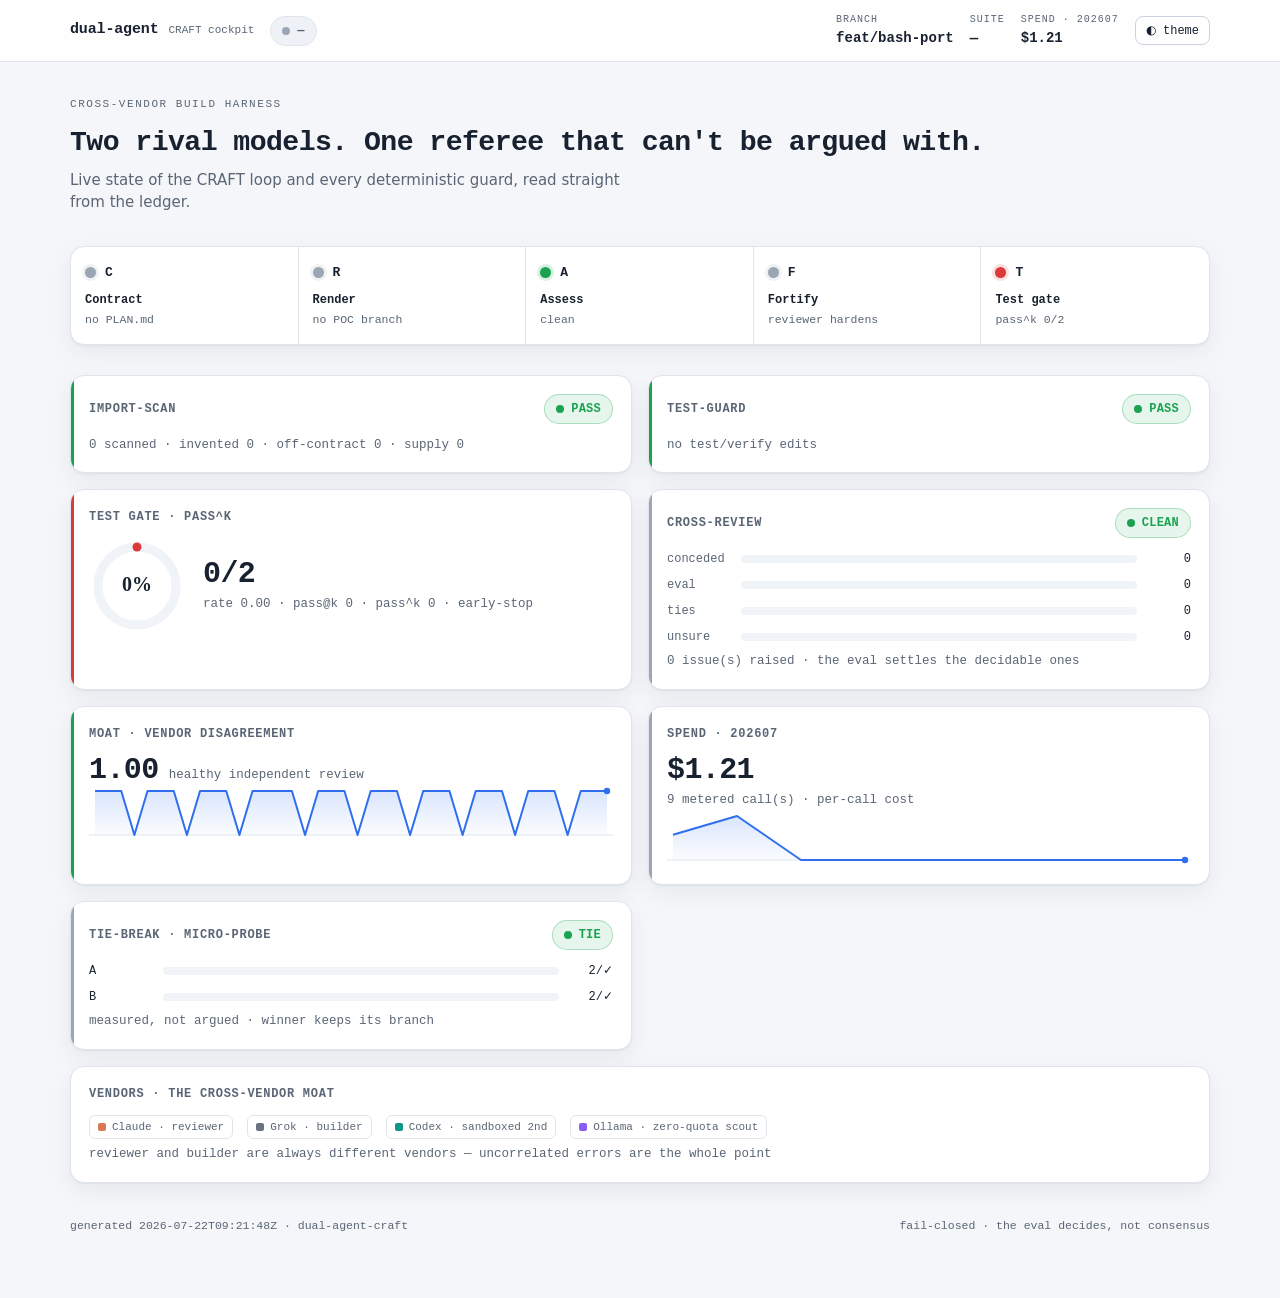
==== dashboard.html @ c00b6847 "chore: complete repo packaging — dashboard, ledger/.gitkeep, gitignore Ship the self-contained dual-" ====
<!doctype html>
<html lang="en">
<head>
<meta charset="utf-8">
<meta name="viewport" content="width=device-width, initial-scale=1">
<title>Dual-Agent CRAFT — Cockpit</title>
<style>
:root{
  --mono: ui-monospace,"JetBrains Mono","SF Mono","Cascadia Code",Menlo,Consolas,monospace;
  --sans: system-ui,-apple-system,"Segoe UI",Roboto,Helvetica,Arial,sans-serif;
  --ground:#f4f6f9; --surface:#ffffff; --surface-2:#f0f3f7;
  --ink:#18212f; --muted:#5a6675; --line:#e0e5ec; --line-strong:#c9d2dd;
  --accent:#2f6fed; --accent-ink:#ffffff;
  --ok:#1aa251; --warn:#c9820a; --crit:#dc3a3a; --idle:#9aa6b4;
  --ok-bg:#e7f6ec; --warn-bg:#fbf1dc; --crit-bg:#fbe6e6; --idle-bg:#eef1f5;
  --claude:#d97757; --grok:#6b7280; --codex:#0d9488; --ollama:#8b5cf6;
  --shadow:0 1px 2px rgba(20,30,48,.06),0 8px 24px rgba(20,30,48,.06);
  --r:14px;
}
@media (prefers-color-scheme:dark){
  :root{
    --ground:#0c1117; --surface:#141b24; --surface-2:#0f161e;
    --ink:#e7edf5; --muted:#8b98a9; --line:#232d3a; --line-strong:#31404f;
    --accent:#5b9bff; --accent-ink:#0b1017;
    --ok:#3ad07f; --warn:#f0b429; --crit:#ff6b6b; --idle:#5c6b7c;
    --ok-bg:#10241a; --warn-bg:#2a2110; --crit-bg:#2a1414; --idle-bg:#171f28;
    --claude:#e08a6b; --grok:#9aa3ad; --codex:#22b8a6; --ollama:#a78bfa;
    --shadow:0 1px 2px rgba(0,0,0,.4),0 10px 30px rgba(0,0,0,.35);
  }
}
:root[data-theme="light"]{
  --ground:#f4f6f9; --surface:#ffffff; --surface-2:#f0f3f7;
  --ink:#18212f; --muted:#5a6675; --line:#e0e5ec; --line-strong:#c9d2dd;
  --accent:#2f6fed; --accent-ink:#ffffff;
  --ok:#1aa251; --warn:#c9820a; --crit:#dc3a3a; --idle:#9aa6b4;
  --ok-bg:#e7f6ec; --warn-bg:#fbf1dc; --crit-bg:#fbe6e6; --idle-bg:#eef1f5;
  --claude:#d97757; --grok:#6b7280; --codex:#0d9488; --ollama:#8b5cf6;
  --shadow:0 1px 2px rgba(20,30,48,.06),0 8px 24px rgba(20,30,48,.06);
}
:root[data-theme="dark"]{
  --ground:#0c1117; --surface:#141b24; --surface-2:#0f161e;
  --ink:#e7edf5; --muted:#8b98a9; --line:#232d3a; --line-strong:#31404f;
  --accent:#5b9bff; --accent-ink:#0b1017;
  --ok:#3ad07f; --warn:#f0b429; --crit:#ff6b6b; --idle:#5c6b7c;
  --ok-bg:#10241a; --warn-bg:#2a2110; --crit-bg:#2a1414; --idle-bg:#171f28;
  --claude:#e08a6b; --grok:#9aa3ad; --codex:#22b8a6; --ollama:#a78bfa;
  --shadow:0 1px 2px rgba(0,0,0,.4),0 10px 30px rgba(0,0,0,.35);
}
*{box-sizing:border-box}
html,body{margin:0}
body{
  background:var(--ground); color:var(--ink); font-family:var(--sans);
  font-size:15px; line-height:1.5; -webkit-font-smoothing:antialiased;
}
.wrap{max-width:1180px; margin:0 auto; padding:0 20px 64px}
.mono{font-family:var(--mono); font-variant-numeric:tabular-nums}
.eyebrow{font-family:var(--mono); font-size:11px; letter-spacing:.14em; text-transform:uppercase; color:var(--muted)}

/* --- top status bar --- */
header.bar{
  position:sticky; top:0; z-index:20; background:color-mix(in srgb,var(--surface) 88%,transparent);
  backdrop-filter:blur(10px); border-bottom:1px solid var(--line);
}
.bar-in{max-width:1180px; margin:0 auto; padding:12px 20px; display:flex; align-items:center; gap:16px; flex-wrap:wrap}
.brand{display:flex; align-items:baseline; gap:10px}
.brand b{font-family:var(--mono); font-size:15px; letter-spacing:-.01em}
.brand .v{font-family:var(--mono); font-size:11px; color:var(--muted)}
.bar-spacer{flex:1 1 auto; min-width:8px}
.stat{display:flex; flex-direction:column; gap:1px}
.stat .l{font-family:var(--mono); font-size:10px; letter-spacing:.1em; text-transform:uppercase; color:var(--muted)}
.stat .v{font-family:var(--mono); font-size:14px; font-weight:600}
.toggle{font-family:var(--mono); font-size:12px; border:1px solid var(--line-strong); background:var(--surface);
  color:var(--ink); border-radius:8px; padding:6px 10px; cursor:pointer}
.toggle:hover{border-color:var(--accent)}
.toggle:focus-visible{outline:2px solid var(--accent); outline-offset:2px}

/* --- verdict pill --- */
.pill{display:inline-flex; align-items:center; gap:7px; font-family:var(--mono); font-size:12px; font-weight:600;
  padding:5px 11px; border-radius:999px; letter-spacing:.02em; border:1px solid transparent}
.pill .dot{width:8px; height:8px; border-radius:50%}
.pill.ok{color:var(--ok); background:var(--ok-bg); border-color:color-mix(in srgb,var(--ok) 30%,transparent)}
.pill.warn{color:var(--warn); background:var(--warn-bg); border-color:color-mix(in srgb,var(--warn) 30%,transparent)}
.pill.crit{color:var(--crit); background:var(--crit-bg); border-color:color-mix(in srgb,var(--crit) 34%,transparent)}
.pill.idle{color:var(--muted); background:var(--idle-bg); border-color:var(--line)}
.pill.ok .dot{background:var(--ok)} .pill.warn .dot{background:var(--warn)}
.pill.crit .dot{background:var(--crit)} .pill.idle .dot{background:var(--idle)}
.pill.crit .dot{animation:pulse 1.6s ease-in-out infinite}
@keyframes pulse{0%,100%{opacity:1}50%{opacity:.35}}
@media(prefers-reduced-motion:reduce){.pill.crit .dot{animation:none}}

/* --- hero line --- */
.hero{padding:34px 0 10px}
.hero h1{font-family:var(--mono); font-size:clamp(22px,2.2vw,30px); letter-spacing:-.02em; margin:.35em 0 .15em; text-wrap:balance}
.hero p{color:var(--muted); max-width:60ch; margin:.2em 0 0}

/* --- CRAFT pipeline --- */
.pipe{display:grid; grid-template-columns:repeat(5,1fr); gap:0; margin:22px 0 30px;
  background:var(--surface); border:1px solid var(--line); border-radius:var(--r); box-shadow:var(--shadow); overflow:hidden}
.stage{position:relative; padding:16px 14px 15px; border-right:1px solid var(--line)}
.stage:last-child{border-right:0}
.stage .top{display:flex; align-items:center; gap:9px}
.lamp{width:11px; height:11px; border-radius:50%; box-shadow:0 0 0 3px color-mix(in srgb,currentColor 16%,transparent)}
.stage.ok{color:var(--ok)} .stage.crit{color:var(--crit)} .stage.warn{color:var(--warn)} .stage.idle{color:var(--idle)}
.stage.ok .lamp{background:var(--ok)} .stage.crit .lamp{background:var(--crit)}
.stage.warn .lamp{background:var(--warn)} .stage.idle .lamp{background:var(--idle)}
.stage .k{font-family:var(--mono); font-weight:700; font-size:13px; color:var(--ink)}
.stage .nm{font-family:var(--mono); font-size:12px; color:var(--ink); margin-top:9px; font-weight:600}
.stage .nt{font-size:11.5px; color:var(--muted); margin-top:2px; font-family:var(--mono);
  white-space:nowrap; overflow:hidden; text-overflow:ellipsis}
.stage.crit .lamp{animation:pulse 1.6s ease-in-out infinite}

/* --- bento grid --- */
.grid{display:grid; grid-template-columns:repeat(12,1fr); gap:16px}
.card{grid-column:span 6; background:var(--surface); border:1px solid var(--line); border-radius:var(--r);
  box-shadow:var(--shadow); padding:18px; position:relative; overflow:hidden}
.card.span4{grid-column:span 4} .card.span8{grid-column:span 8} .card.span12{grid-column:span 12}
.card .stripe{position:absolute; left:0; top:0; bottom:0; width:3px; background:var(--idle)}
.card.ok .stripe{background:var(--ok)} .card.warn .stripe{background:var(--warn)} .card.crit .stripe{background:var(--crit)}
.card h3{font-family:var(--mono); font-size:12px; letter-spacing:.06em; text-transform:uppercase; color:var(--muted);
  margin:0 0 12px; display:flex; align-items:center; justify-content:space-between; gap:10px}
.big{font-family:var(--mono); font-size:30px; font-weight:700; letter-spacing:-.02em; line-height:1}
.sub{color:var(--muted); font-size:12.5px; margin-top:6px; font-family:var(--mono)}
.row{display:flex; align-items:baseline; gap:10px; flex-wrap:wrap}
.kv{display:flex; gap:8px; align-items:baseline; font-family:var(--mono); font-size:13px}
.kv .n{color:var(--muted)} .kv .val{font-weight:600}
.bars{display:grid; gap:8px; margin-top:6px}
.barline{display:grid; grid-template-columns:64px 1fr 44px; gap:10px; align-items:center; font-family:var(--mono); font-size:12px}
.track{height:8px; border-radius:5px; background:var(--surface-2); overflow:hidden}
.fill{height:100%; border-radius:5px}
.chip{display:inline-flex; align-items:center; gap:6px; font-family:var(--mono); font-size:11px; padding:3px 8px;
  border-radius:6px; border:1px solid var(--line); color:var(--muted)}
.chip .sw{width:8px;height:8px;border-radius:2px}
canvas{display:block; width:100%; height:56px}
.gauge-wrap{display:flex; align-items:center; gap:18px}
.recorder{font-family:var(--mono); font-size:12px; display:grid; gap:6px; max-height:180px; overflow:auto}
.recorder .re{display:grid; grid-template-columns:118px 54px 1fr; gap:8px; color:var(--muted); align-items:baseline}
.recorder .re .f{color:var(--ink); white-space:nowrap; overflow:hidden; text-overflow:ellipsis}
footer{margin-top:34px; color:var(--muted); font-family:var(--mono); font-size:11.5px; display:flex; justify-content:space-between; flex-wrap:wrap; gap:8px}
@media(max-width:820px){
  .pipe{grid-template-columns:1fr 1fr} .stage:nth-child(2n){border-right:0}
  .card,.card.span4,.card.span8{grid-column:span 12}
}
</style>
</head>
<body>
<header class="bar">
  <div class="bar-in">
    <div class="brand"><b>dual-agent</b><span class="v">CRAFT cockpit</span></div>
    <span id="topVerdict" class="pill idle"><span class="dot"></span>—</span>
    <div class="bar-spacer"></div>
    <div class="stat"><span class="l">branch</span><span class="v" id="sBranch">—</span></div>
    <div class="stat"><span class="l">suite</span><span class="v" id="sSuite">—</span></div>
    <div class="stat"><span class="l">spend · <span id="sMonth"></span></span><span class="v" id="sSpend">—</span></div>
    <button class="toggle" id="themeBtn" aria-label="Toggle theme">◐ theme</button>
  </div>
</header>

<div class="wrap">
  <section class="hero">
    <div class="eyebrow">cross-vendor build harness</div>
    <h1 id="heroTitle">Two rival models. One referee that can't be argued with.</h1>
    <p id="heroSub">Live state of the CRAFT loop and every deterministic guard, read straight from the ledger.</p>
  </section>

  <section class="pipe" id="pipe" aria-label="CRAFT pipeline"></section>

  <section class="grid" id="grid"></section>

  <footer>
    <span id="genStamp">—</span>
    <span>fail-closed · the eval decides, not consensus</span>
  </footer>
</div>

<script>
const L = window.LEDGER = {"state": {"branch": "feat/bash-port", "has_plan": false, "poc_branch": null, "harden_branch": null, "suite": null, "repo": "dual-agent-craft", "stamp": "2026-07-22T09:21:48Z"}, "craft": [{"k": "C", "name": "Contract", "state": "idle", "note": "no PLAN.md"}, {"k": "R", "name": "Render", "state": "idle", "note": "no POC branch"}, {"k": "A", "name": "Assess", "state": "ok", "note": "clean"}, {"k": "F", "name": "Fortify", "state": "idle", "note": "reviewer hardens"}, {"k": "T", "name": "Test gate", "state": "crit", "note": "pass^k 0/2"}], "guards": [{"name": "import-scan", "verdict": "PASS", "state": "ok", "detail": "0 scanned \u00b7 invented 0 \u00b7 off-contract 0 \u00b7 supply 0"}, {"name": "test-guard", "verdict": "PASS", "state": "ok", "detail": "no test/verify edits"}], "review": {"verdict": "clean", "conceded": 0, "eval_decides": 0, "ties": 0, "unsure": 0, "issues": 0}, "eval": {"passes": 0, "k": 2, "pass_pow_k": 0, "pass_at_k": 0, "rate": 0.0, "early_stopped": true}, "tie": {"winner": "tie", "issue": "tie", "a": {"desc": "A", "status": "measured", "pass_pow_k": 1, "passes": 2, "seconds": 0}, "b": {"desc": "B", "status": "measured", "pass_pow_k": 1, "passes": 2, "seconds": 0}}, "month": "202607", "month_spend": 1.21, "spend_series": [0.42, 0.723695, 0.01, 0.01, 0.01, 0.01, 0.01, 0.01, 0.01], "decorr_series": [1.0, 1.0, 1.0, 0.5, 1.0, 1.0, 1.0, 0.5, 1.0, 1.0, 1.0, 0.5, 1.0, 1.0, 1.0, 1.0, 0.5, 1.0, 1.0, 1.0, 0.5, 1.0, 1.0, 1.0, 0.5, 1.0, 1.0, 1.0, 0.5, 1.0, 1.0, 1.0, 0.5, 1.0, 1.0, 1.0, 0.5, 1.0, 1.0, 1.0], "decorr_last": 1.0} || {};
const $ = (id)=>document.getElementById(id);
const esc = (s)=>String(s==null?'':s).replace(/[&<>"]/g,c=>({'&':'&amp;','<':'&lt;','>':'&gt;','"':'&quot;'}[c]));
const cssv = (n)=>getComputedStyle(document.documentElement).getPropertyValue(n).trim();

/* theme toggle (media query is the default; toggle stamps data-theme) */
(function(){
  const root=document.documentElement, KEY='dac-theme';
  const saved=localStorage.getItem(KEY); if(saved) root.setAttribute('data-theme',saved);
  $('themeBtn').addEventListener('click',()=>{
    const cur=root.getAttribute('data-theme')
      || (matchMedia('(prefers-color-scheme:dark)').matches?'dark':'light');
    const next=cur==='dark'?'light':'dark';
    root.setAttribute('data-theme',next); localStorage.setItem(KEY,next);
    drawAll();
  });
})();

/* status bar */
const st=L.state||{};
$('sBranch').textContent = st.branch || '—';
$('sSuite').textContent = st.suite || '—';
$('sMonth').textContent = L.month || '';
$('sSpend').textContent = '$'+(L.month_spend!=null?L.month_spend.toFixed(2):'0.00');
$('genStamp').textContent = 'generated '+(st.stamp||'')+(st.repo?(' · '+st.repo):'');
(function(){
  const v = st.suite_verdict || 'idle';
  const map={FIT:['ok','FIT'],UNFIT:['crit','UNFIT']};
  const [cls,lab]= map[v] || (st.suite && st.suite.includes('/') && st.suite.split('/')[0]===st.suite.split('/')[1] ? ['ok','GREEN'] : ['idle','—']);
  const p=$('topVerdict'); p.className='pill '+cls; p.innerHTML='<span class="dot"></span>'+lab;
})();

/* CRAFT pipeline */
$('pipe').innerHTML = (L.craft||[]).map(s=>`
  <div class="stage ${s.state}">
    <div class="top"><span class="lamp"></span><span class="k">${esc(s.k)}</span></div>
    <div class="nm">${esc(s.name)}</div>
    <div class="nt" title="${esc(s.note)}">${esc(s.note)}</div>
  </div>`).join('');

/* cards */
const cards=[];
/* guards */
(L.guards||[]).forEach(g=>{
  cards.push(`<div class="card span6 ${g.state}"><span class="stripe"></span>
    <h3>${esc(g.name)} <span class="pill ${g.state}"><span class="dot"></span>${esc(g.verdict)}</span></h3>
    <div class="sub">${esc(g.detail)}</div></div>`);
});
/* eval gauge */
if(L.eval){
  const e=L.eval, pct=e.k?Math.round(100*e.passes/e.k):0, cls=e.pass_pow_k?'ok':'crit';
  cards.push(`<div class="card span6 ${cls}"><span class="stripe"></span>
    <h3>test gate · pass^k</h3>
    <div class="gauge-wrap">
      <canvas class="gauge" width="120" height="120" data-pct="${pct}" data-cls="${cls}" style="width:96px;height:96px;flex:0 0 auto"></canvas>
      <div>
        <div class="big">${e.passes}/${e.k}</div>
        <div class="sub">rate ${(+e.rate).toFixed(2)} · pass@k ${e.pass_at_k} · pass^k ${e.pass_pow_k}${e.early_stopped?' · early-stop':''}</div>
      </div>
    </div></div>`);
}
/* review + decorrelation */
if(L.review){
  const r=L.review;
  const seg=[['conceded',r.conceded,'var(--codex)'],['eval',r.eval_decides,'var(--accent)'],
             ['ties',r.ties,'var(--warn)'],['unsure',r.unsure,'var(--muted)']];
  const total=Math.max(1,r.issues);
  cards.push(`<div class="card span6"><span class="stripe"></span>
    <h3>cross-review <span class="pill ${r.ties?'warn':r.unsure?'warn':'ok'}"><span class="dot"></span>${esc(r.verdict)}</span></h3>
    <div class="bars">${seg.map(([n,val,c])=>`
      <div class="barline"><span style="color:var(--muted)">${n}</span>
        <span class="track"><span class="fill" style="width:${Math.round(100*val/total)}%;background:${c}"></span></span>
        <span style="text-align:right">${val}</span></div>`).join('')}</div>
    <div class="sub">${r.issues} issue(s) raised · the eval settles the decidable ones</div></div>`);
}
/* decorrelation (moat) */
if(L.decorr_series && L.decorr_series.length){
  const last=L.decorr_last, warn=last!=null && last<0.15;
  cards.push(`<div class="card span6 ${warn?'warn':'ok'}"><span class="stripe"></span>
    <h3>moat · vendor disagreement</h3>
    <div class="row"><div class="big">${last!=null?last.toFixed(2):'—'}</div>
      <span class="sub">${warn?'converging — moat weakening':'healthy independent review'}</span></div>
    <canvas class="spark" data-series="decorr" data-warn="${warn?1:0}"></canvas></div>`);
}
/* spend */
if(L.spend_series && L.spend_series.length){
  cards.push(`<div class="card span6"><span class="stripe"></span>
    <h3>spend · ${esc(L.month)}</h3>
    <div class="big">$${(L.month_spend||0).toFixed(2)}</div>
    <div class="sub">${L.spend_series.length} metered call(s) · per-call cost</div>
    <canvas class="spark" data-series="spend"></canvas></div>`);
}
/* tiebreak */
if(L.tie){
  const t=L.tie, A=t.a||{}, B=t.b||{};
  const bar=(o,c)=>{const w=Math.min(100,(o.passes||0)*20+ (o.pass_pow_k?40:0));
    return `<span class="track"><span class="fill" style="width:${w}%;background:${c}"></span></span>`;};
  cards.push(`<div class="card span6"><span class="stripe"></span>
    <h3>tie-break · micro-probe <span class="pill ${t.winner==='none'?'crit':'ok'}"><span class="dot"></span>${esc(t.winner)}</span></h3>
    <div class="bars">
      <div class="barline"><span>A</span>${bar(A,'var(--claude)')}<span style="text-align:right">${A.passes||0}/${A.pass_pow_k?'✓':'·'}</span></div>
      <div class="barline"><span>B</span>${bar(B,'var(--grok)')}<span style="text-align:right">${B.passes||0}/${B.pass_pow_k?'✓':'·'}</span></div>
    </div>
    <div class="sub">measured, not argued · winner keeps its branch</div></div>`);
}
/* vendor legend */
cards.push(`<div class="card span12"><h3>vendors · the cross-vendor moat</h3>
  <div class="row" style="gap:14px">
    <span class="chip"><span class="sw" style="background:var(--claude)"></span>Claude · reviewer</span>
    <span class="chip"><span class="sw" style="background:var(--grok)"></span>Grok · builder</span>
    <span class="chip"><span class="sw" style="background:var(--codex)"></span>Codex · sandboxed 2nd</span>
    <span class="chip"><span class="sw" style="background:var(--ollama)"></span>Ollama · zero-quota scout</span>
  </div>
  <div class="sub">reviewer and builder are always different vendors — uncorrelated errors are the whole point</div></div>`);

$('grid').innerHTML = cards.join('');

/* --- canvas drawing (sparklines + gauge), theme-aware --- */
function drawSpark(cv){
  const series = cv.dataset.series==='spend' ? (L.spend_series||[]) : (L.decorr_series||[]);
  const dpr=devicePixelRatio||1, w=cv.clientWidth||300, h=56;
  cv.width=w*dpr; cv.height=h*dpr; const g=cv.getContext('2d'); g.scale(dpr,dpr);
  g.clearRect(0,0,w,h);
  if(series.length<2){g.fillStyle=cssv('--muted');g.font='12px monospace';g.fillText('not enough data yet',0,20);return;}
  const min=Math.min(...series), max=Math.max(...series), rng=(max-min)||1, pad=6;
  const X=i=>pad+i*(w-2*pad)/(series.length-1), Y=v=>h-pad-(v-min)/rng*(h-2*pad);
  const warn = cv.dataset.warn==='1';
  const stroke = warn?cssv('--warn'):cssv('--accent');
  /* faint grid baseline */
  g.strokeStyle=cssv('--line'); g.lineWidth=1; g.beginPath(); g.moveTo(0,h-pad); g.lineTo(w,h-pad); g.stroke();
  /* area fill */
  g.beginPath(); g.moveTo(X(0),Y(series[0]));
  series.forEach((v,i)=>g.lineTo(X(i),Y(v)));
  g.lineTo(X(series.length-1),h-pad); g.lineTo(X(0),h-pad); g.closePath();
  const grad=g.createLinearGradient(0,0,0,h);
  grad.addColorStop(0,stroke+'33'); grad.addColorStop(1,stroke+'00'); g.fillStyle=grad; g.fill();
  /* line */
  g.beginPath(); series.forEach((v,i)=>i?g.lineTo(X(i),Y(v)):g.moveTo(X(i),Y(v)));
  g.strokeStyle=stroke; g.lineWidth=2; g.lineJoin='round'; g.stroke();
  /* emphasized endpoint */
  g.beginPath(); g.arc(X(series.length-1),Y(series[series.length-1]),3.2,0,7); g.fillStyle=stroke; g.fill();
}
function drawGauge(cv){
  const pct=+cv.dataset.pct, cls=cv.dataset.cls, dpr=devicePixelRatio||1, s=96;
  cv.width=s*dpr; cv.height=s*dpr; const g=cv.getContext('2d'); g.scale(dpr,dpr);
  g.clearRect(0,0,s,s); const cx=s/2,cy=s/2,r=s/2-9, a0=-Math.PI/2;
  g.lineWidth=9; g.lineCap='round';
  g.beginPath(); g.arc(cx,cy,r,0,2*Math.PI); g.strokeStyle=cssv('--surface-2'); g.stroke();
  g.beginPath(); g.arc(cx,cy,r,a0,a0+2*Math.PI*pct/100); g.strokeStyle=cls==='ok'?cssv('--ok'):cssv('--crit'); g.stroke();
  g.fillStyle=cssv('--ink'); g.textAlign='center'; g.textBaseline='middle';
  g.font='700 20px '+cssv('--mono').split(',')[0]; g.fillText(pct+'%',cx,cy);
}
function drawAll(){
  document.querySelectorAll('canvas.spark').forEach(drawSpark);
  document.querySelectorAll('canvas.gauge').forEach(drawGauge);
}
addEventListener('resize',drawAll); drawAll();
</script>
</body>
</html>
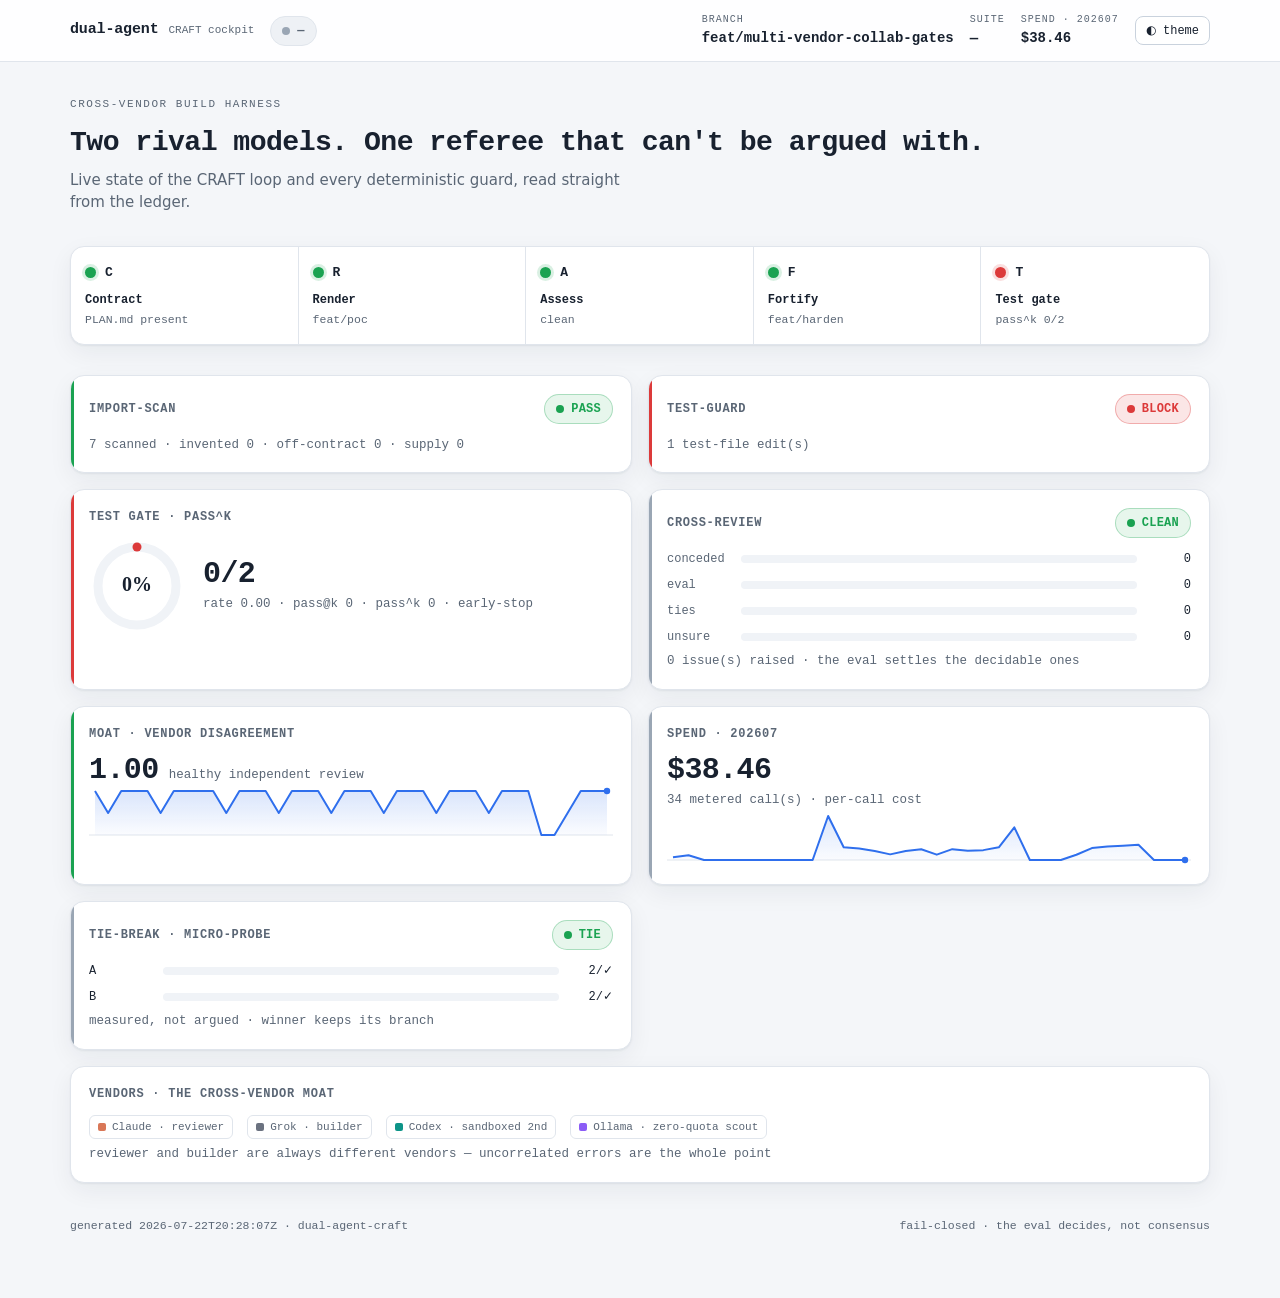
==== commit 07fbae9a: "team(grok): WP01 Core implementation against interface contract [no-push]" ====
--- a/dashboard.html
+++ b/dashboard.html
@@ -173,7 +173,7 @@
 </div>
 
 <script>
-const L = window.LEDGER = {"state": {"branch": "feat/bash-port", "has_plan": false, "poc_branch": null, "harden_branch": null, "suite": null, "repo": "dual-agent-craft", "stamp": "2026-07-22T09:21:48Z"}, "craft": [{"k": "C", "name": "Contract", "state": "idle", "note": "no PLAN.md"}, {"k": "R", "name": "Render", "state": "idle", "note": "no POC branch"}, {"k": "A", "name": "Assess", "state": "ok", "note": "clean"}, {"k": "F", "name": "Fortify", "state": "idle", "note": "reviewer hardens"}, {"k": "T", "name": "Test gate", "state": "crit", "note": "pass^k 0/2"}], "guards": [{"name": "import-scan", "verdict": "PASS", "state": "ok", "detail": "0 scanned \u00b7 invented 0 \u00b7 off-contract 0 \u00b7 supply 0"}, {"name": "test-guard", "verdict": "PASS", "state": "ok", "detail": "no test/verify edits"}], "review": {"verdict": "clean", "conceded": 0, "eval_decides": 0, "ties": 0, "unsure": 0, "issues": 0}, "eval": {"passes": 0, "k": 2, "pass_pow_k": 0, "pass_at_k": 0, "rate": 0.0, "early_stopped": true}, "tie": {"winner": "tie", "issue": "tie", "a": {"desc": "A", "status": "measured", "pass_pow_k": 1, "passes": 2, "seconds": 0}, "b": {"desc": "B", "status": "measured", "pass_pow_k": 1, "passes": 2, "seconds": 0}}, "month": "202607", "month_spend": 1.21, "spend_series": [0.42, 0.723695, 0.01, 0.01, 0.01, 0.01, 0.01, 0.01, 0.01], "decorr_series": [1.0, 1.0, 1.0, 0.5, 1.0, 1.0, 1.0, 0.5, 1.0, 1.0, 1.0, 0.5, 1.0, 1.0, 1.0, 1.0, 0.5, 1.0, 1.0, 1.0, 0.5, 1.0, 1.0, 1.0, 0.5, 1.0, 1.0, 1.0, 0.5, 1.0, 1.0, 1.0, 0.5, 1.0, 1.0, 1.0, 0.5, 1.0, 1.0, 1.0], "decorr_last": 1.0} || {};
+const L = window.LEDGER = {"state": {"branch": "feat/multi-vendor-collab-gates", "has_plan": true, "poc_branch": "feat/poc", "harden_branch": "feat/harden", "suite": null, "repo": "dual-agent-craft", "stamp": "2026-07-22T20:28:07Z"}, "craft": [{"k": "C", "name": "Contract", "state": "ok", "note": "PLAN.md present"}, {"k": "R", "name": "Render", "state": "ok", "note": "feat/poc"}, {"k": "A", "name": "Assess", "state": "ok", "note": "clean"}, {"k": "F", "name": "Fortify", "state": "ok", "note": "feat/harden"}, {"k": "T", "name": "Test gate", "state": "crit", "note": "pass^k 0/2"}], "guards": [{"name": "import-scan", "verdict": "PASS", "state": "ok", "detail": "7 scanned \u00b7 invented 0 \u00b7 off-contract 0 \u00b7 supply 0"}, {"name": "test-guard", "verdict": "BLOCK", "state": "crit", "detail": "1 test-file edit(s)"}], "review": {"verdict": "clean", "conceded": 0, "eval_decides": 0, "ties": 0, "unsure": 0, "issues": 0}, "eval": {"passes": 0, "k": 2, "pass_pow_k": 0, "pass_at_k": 0, "rate": 0.0, "early_stopped": true}, "tie": {"winner": "tie", "issue": "tie", "a": {"desc": "A", "status": "measured", "pass_pow_k": 1, "passes": 2, "seconds": 0}, "b": {"desc": "B", "status": "measured", "pass_pow_k": 1, "passes": 2, "seconds": 0}}, "month": "202607", "month_spend": 38.46, "spend_series": [0.42, 0.723695, 0.01, 0.01, 0.01, 0.01, 0.01, 0.01, 0.01, 0.01, 6.695963000000002, 1.9371319999999999, 1.7694409999999998, 1.381834, 0.865022, 1.387743, 1.6415479999999998, 0.825159, 1.659996, 1.4168199999999997, 1.509394, 1.9416689999999999, 4.972492999999999, 0.01, 0.01, 0.01, 0.8075490000000001, 1.8192939999999997, 2.058719, 2.169519, 2.3172199999999994, 0.01, 0.01, 0.01], "decorr_series": [1.0, 0.5, 1.0, 1.0, 1.0, 0.5, 1.0, 1.0, 1.0, 1.0, 0.5, 1.0, 1.0, 1.0, 0.5, 1.0, 1.0, 1.0, 0.5, 1.0, 1.0, 1.0, 0.5, 1.0, 1.0, 1.0, 0.5, 1.0, 1.0, 1.0, 0.5, 1.0, 1.0, 1.0, 0.0, 0.0, 0.5, 1.0, 1.0, 1.0], "decorr_last": 1.0} || {};
 const $ = (id)=>document.getElementById(id);
 const esc = (s)=>String(s==null?'':s).replace(/[&<>"]/g,c=>({'&':'&amp;','<':'&lt;','>':'&gt;','"':'&quot;'}[c]));
 const cssv = (n)=>getComputedStyle(document.documentElement).getPropertyValue(n).trim();
